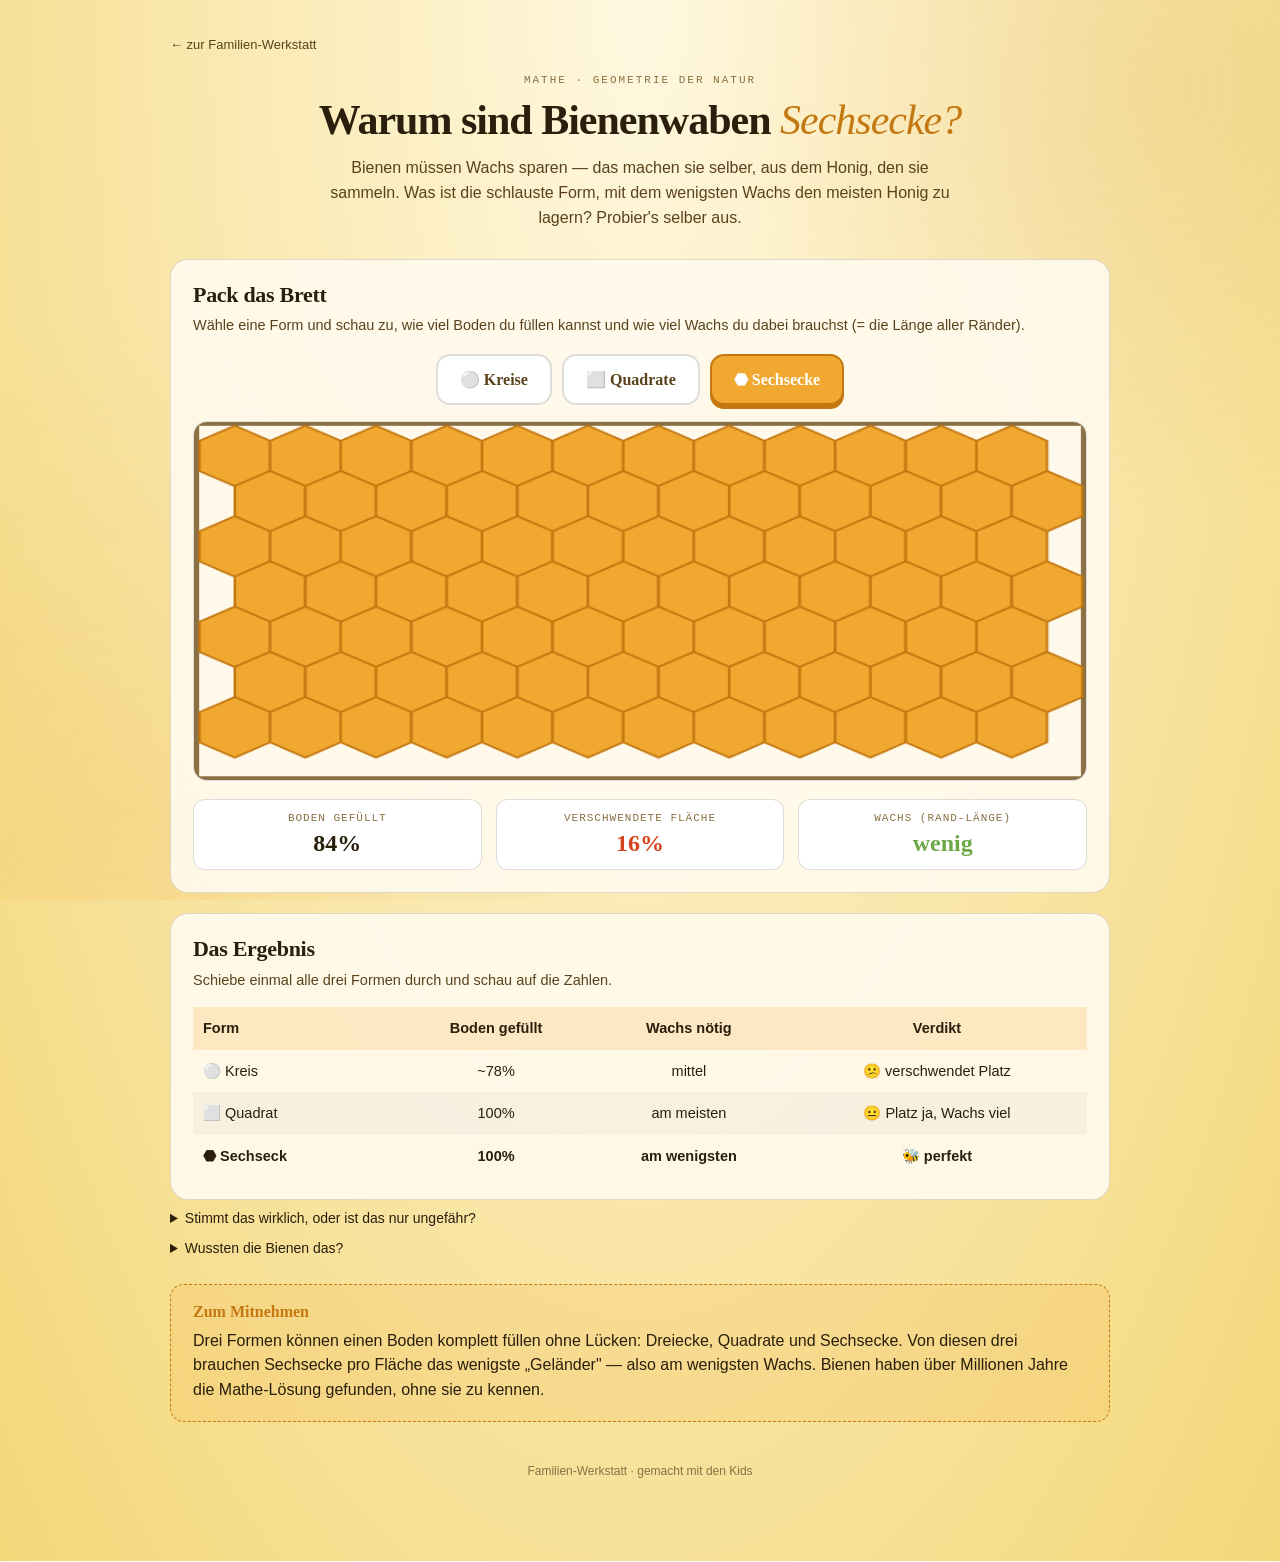
==== bienenwaben/index.html @ c97d338f "feat: 10 new projects across physik, biologie, chemie, mathe, geographie Each project gets its own f" ====
<!doctype html>
<html lang="de">
<head>
<meta charset="utf-8">
<meta name="viewport" content="width=device-width,initial-scale=1">
<title>Warum sind Bienenwaben Sechsecke?</title>
<style>
  :root {
    --bg-1: #fff8e0;
    --bg-2: #f4d779;
    --honey: #f0a830;
    --honey-deep: #c47811;
    --ink: #2a1f0c;
    --ink-2: #5a431c;
    --ink-3: #8a7042;
    --paper: #fffaed;
    --bee-yellow: #f7c728;
    --bee-stripe: #2a1f0c;
    --hair: rgba(42,31,12,0.15);
    --card: rgba(255,250,237,0.92);
    --green: #6da846;
    --red: #d4441c;
  }
  * { box-sizing: border-box; }
  html, body {
    margin: 0; padding: 0;
    background:
      radial-gradient(ellipse at top, var(--bg-1), var(--bg-2));
    color: var(--ink); min-height: 100vh;
    font: 16px/1.55 -apple-system, BlinkMacSystemFont, "Segoe UI", Roboto, Helvetica, sans-serif;
  }
  /* Honey-comb decoration */
  body::before {
    content:""; position: fixed; inset: 0; pointer-events: none; z-index: 0;
    background-image:
      radial-gradient(circle at 10% 90%, rgba(240,168,48,0.15), transparent 35%),
      radial-gradient(circle at 90% 10%, rgba(196,120,17,0.1), transparent 30%);
  }
  main { max-width: 980px; margin: 0 auto; padding: 32px 20px 80px; position: relative; z-index: 1; }
  .back { display: inline-block; color: var(--ink-2); text-decoration: none; font-size: 13px; margin-bottom: 20px; }
  .back:hover { color: var(--ink); }
  header { text-align: center; margin-bottom: 28px; }
  .kicker { font: 11px/1 ui-monospace, monospace; letter-spacing: 2px; text-transform: uppercase; color: var(--ink-3); margin-bottom: 12px; }
  h1 { font: 600 42px/1.05 Georgia, serif; margin: 0; letter-spacing: -1px; }
  h1 em { color: var(--honey-deep); font-style: italic; font-weight: 400; }
  .lede { color: var(--ink-2); max-width: 640px; margin: 14px auto 0; font-size: 16px; }
  section.card { background: var(--card); border: 1px solid var(--hair); border-radius: 18px; padding: 22px; margin-top: 20px; }
  section h2 { font: 600 22px/1.2 Georgia, serif; margin: 0 0 6px; letter-spacing: -0.3px; }
  section p.sub { color: var(--ink-2); margin: 0 0 16px; font-size: 14.5px; }
  .controls { display: flex; flex-wrap: wrap; gap: 10px; align-items: center; margin: 18px 0 16px; justify-content: center; }
  .shape-btn {
    appearance: none; cursor: pointer;
    padding: 14px 22px; border-radius: 14px;
    font: 600 16px Georgia, serif;
    background: white; color: var(--ink-2);
    border: 2px solid var(--hair);
    transition: all 0.15s;
  }
  .shape-btn:hover { border-color: var(--honey); }
  .shape-btn.active {
    background: var(--honey); color: white;
    border-color: var(--honey-deep);
    box-shadow: 0 4px 0 var(--honey-deep);
  }
  canvas { display: block; width: 100%; height: 360px; margin: 0 auto; border-radius: 14px; background: #fff; border: 1px solid var(--hair); }
  .stats { display: grid; grid-template-columns: repeat(3, 1fr); gap: 14px; margin-top: 18px; }
  .stat { background: white; border: 1px solid var(--hair); border-radius: 12px; padding: 12px 14px; text-align: center; }
  .stat .lbl { font: 11px ui-monospace, monospace; letter-spacing: 1px; text-transform: uppercase; color: var(--ink-3); margin-bottom: 6px; }
  .stat .val { font: 600 24px Georgia, serif; color: var(--ink); }
  .stat.good .val { color: var(--green); }
  .stat.bad .val { color: var(--red); }
  .takeaway { margin-top: 24px; padding: 18px 22px; background: rgba(240,168,48,0.15); border: 1px dashed var(--honey-deep); border-radius: 14px; }
  .takeaway h3 { margin: 0 0 8px; font: 600 16px Georgia, serif; color: var(--honey-deep); }
  details { margin-top: 8px; cursor: pointer; color: var(--ink-2); font-size: 14px; }
  details summary { font-weight: 500; color: var(--ink); }
  details p { margin: 8px 0 0; }
  footer { margin-top: 40px; text-align: center; color: var(--ink-3); font-size: 12px; }
  @media (max-width: 600px) { h1 { font-size: 32px; } .stats { grid-template-columns: 1fr; } }
</style>
</head>
<body>
<main>
  <a href="../" class="back">← zur Familien-Werkstatt</a>
  <header>
    <div class="kicker">Mathe · Geometrie der Natur</div>
    <h1>Warum sind Bienenwaben <em>Sechsecke?</em></h1>
    <p class="lede">
      Bienen müssen Wachs sparen — das machen sie selber, aus dem Honig, den sie sammeln. Was ist die schlauste Form, mit dem wenigsten Wachs den meisten Honig zu lagern? Probier's selber aus.
    </p>
  </header>

  <section class="card">
    <h2>Pack das Brett</h2>
    <p class="sub">Wähle eine Form und schau zu, wie viel Boden du füllen kannst und wie viel Wachs du dabei brauchst (= die Länge aller Ränder).</p>

    <div class="controls">
      <button class="shape-btn" data-shape="circle">⚪ Kreise</button>
      <button class="shape-btn" data-shape="square">⬜ Quadrate</button>
      <button class="shape-btn active" data-shape="hex">⬣ Sechsecke</button>
    </div>

    <canvas id="board" width="700" height="380"></canvas>

    <div class="stats">
      <div class="stat" id="statFill">
        <div class="lbl">Boden gefüllt</div>
        <div class="val">—</div>
      </div>
      <div class="stat" id="statWaste">
        <div class="lbl">Verschwendete Fläche</div>
        <div class="val">—</div>
      </div>
      <div class="stat" id="statWax">
        <div class="lbl">Wachs (Rand-Länge)</div>
        <div class="val">—</div>
      </div>
    </div>
  </section>

  <section class="card">
    <h2>Das Ergebnis</h2>
    <p class="sub">Schiebe einmal alle drei Formen durch und schau auf die Zahlen.</p>
    <table style="width:100%; border-collapse:collapse; font-size: 14.5px;">
      <thead style="background: rgba(240,168,48,0.2);">
        <tr><th style="text-align:left; padding: 10px;">Form</th><th>Boden gefüllt</th><th>Wachs nötig</th><th>Verdikt</th></tr>
      </thead>
      <tbody>
        <tr><td style="padding: 10px;">⚪ Kreis</td><td style="text-align:center;">~78%</td><td style="text-align:center;">mittel</td><td style="text-align:center;">😕 verschwendet Platz</td></tr>
        <tr style="background: rgba(0,0,0,0.03);"><td style="padding: 10px;">⬜ Quadrat</td><td style="text-align:center;">100%</td><td style="text-align:center;">am meisten</td><td style="text-align:center;">😐 Platz ja, Wachs viel</td></tr>
        <tr><td style="padding: 10px;"><strong>⬣ Sechseck</strong></td><td style="text-align:center;"><strong>100%</strong></td><td style="text-align:center;"><strong>am wenigsten</strong></td><td style="text-align:center;"><strong>🐝 perfekt</strong></td></tr>
      </tbody>
    </table>
  </section>

  <details>
    <summary>Stimmt das wirklich, oder ist das nur ungefähr?</summary>
    <p>Mathematiker:innen haben das schon vor 2000 Jahren vermutet — bewiesen wurde es aber erst 1999 vom Mathematiker Thomas Hales: das Sechseck ist die Form, die einen Boden komplett füllt und dabei am wenigsten Rand braucht. Heißt das <strong>Honeycomb-Theorem</strong>.</p>
  </details>
  <details>
    <summary>Wussten die Bienen das?</summary>
    <p>Sie wissen es nicht. Sie bauen erst runde Wachs-Töpfchen, drücken sie dann mit den Beinen seitlich, und durch die Hitze von vielen Bienen gleichzeitig „schmelzen" die runden Töpfe ineinander zu Sechsecken — ganz von selbst die effizienteste Form.</p>
  </details>

  <div class="takeaway">
    <h3>Zum Mitnehmen</h3>
    <p style="margin:0;">Drei Formen können einen Boden komplett füllen ohne Lücken: Dreiecke, Quadrate und Sechsecke. Von diesen drei brauchen Sechsecke pro Fläche das wenigste „Geländer" — also am wenigsten Wachs. Bienen haben über Millionen Jahre die Mathe-Lösung gefunden, ohne sie zu kennen.</p>
  </div>

  <footer>Familien-Werkstatt · gemacht mit den Kids</footer>
</main>

<script>
const canvas = document.getElementById('board');
const ctx = canvas.getContext('2d');
const W = canvas.width, H = canvas.height;
const buttons = document.querySelectorAll('.shape-btn');
const fillEl = document.getElementById('statFill');
const wasteEl = document.getElementById('statWaste');
const waxEl = document.getElementById('statWax');

let shape = 'hex';

function drawBoard() {
  ctx.clearRect(0, 0, W, H);
  // Wood-toned background
  ctx.fillStyle = '#fef9eb';
  ctx.fillRect(0, 0, W, H);

  // Frame
  ctx.strokeStyle = '#8a7042';
  ctx.lineWidth = 4;
  ctx.strokeRect(2, 2, W - 4, H - 4);

  let totalFilled = 0, totalWaste = 0, totalEdges = 0;
  const boardArea = W * H;

  if (shape === 'circle') {
    const r = 28;
    const dx = r * 2;
    const dy = r * 2;
    for (let y = r + 4; y < H - r; y += dy) {
      for (let x = r + 4; x < W - r; x += dx) {
        ctx.beginPath();
        ctx.arc(x, y, r, 0, Math.PI * 2);
        ctx.fillStyle = '#f0a830';
        ctx.fill();
        ctx.strokeStyle = '#c47811';
        ctx.lineWidth = 2;
        ctx.stroke();
        totalFilled += Math.PI * r * r;
        totalEdges += 2 * Math.PI * r;
      }
    }
  } else if (shape === 'square') {
    const s = 56;
    for (let y = 4; y < H - s; y += s) {
      for (let x = 4; x < W - s; x += s) {
        ctx.fillStyle = '#f0a830';
        ctx.fillRect(x, y, s, s);
        ctx.strokeStyle = '#c47811';
        ctx.lineWidth = 2;
        ctx.strokeRect(x, y, s, s);
        totalFilled += s * s;
        // Inner walls shared, but for this kid-level metric we count perimeter of each
        totalEdges += 4 * s;
      }
    }
    // de-duplicate shared walls roughly: each interior wall shared by 2 squares
    totalEdges *= 0.55;
  } else if (shape === 'hex') {
    const r = 32; // hex radius (center to vertex)
    const w = r * Math.sqrt(3); // hex flat-to-flat
    const dx = w;
    const dy = r * 1.5;
    for (let row = 0, y = r + 4; y < H - r; y += dy, row++) {
      const off = row % 2 ? w / 2 : 0;
      for (let x = r + off; x < W - w / 2; x += dx) {
        drawHex(x, y, r);
        // Hex area = 3 √3 / 2 × r²
        totalFilled += (3 * Math.sqrt(3) / 2) * r * r;
        totalEdges += 6 * r;
      }
    }
    // shared walls in hex packing
    totalEdges *= 0.6;
  }

  totalWaste = boardArea - totalFilled;

  // Stats
  const pct = Math.min(100, (totalFilled / boardArea * 100));
  fillEl.querySelector('.val').textContent = `${pct.toFixed(0)}%`;
  fillEl.classList.toggle('good', pct >= 95);
  fillEl.classList.toggle('bad', pct < 80);

  const wastePct = Math.max(0, 100 - pct);
  wasteEl.querySelector('.val').textContent = `${wastePct.toFixed(0)}%`;
  wasteEl.classList.toggle('good', wastePct < 5);
  wasteEl.classList.toggle('bad', wastePct > 15);

  // Wax: relative comparison (m of perimeter to fill the same board area)
  // Easier: show as a relative bar
  const waxLabel = shape === 'square' ? 'viel' : shape === 'circle' ? 'mittel' : 'wenig';
  waxEl.querySelector('.val').textContent = waxLabel;
  waxEl.classList.toggle('good', shape === 'hex');
  waxEl.classList.toggle('bad', shape === 'square');
}

function drawHex(cx, cy, r) {
  ctx.beginPath();
  for (let i = 0; i < 6; i++) {
    const a = Math.PI / 3 * i + Math.PI / 6;
    const x = cx + r * Math.cos(a);
    const y = cy + r * Math.sin(a);
    if (i === 0) ctx.moveTo(x, y);
    else ctx.lineTo(x, y);
  }
  ctx.closePath();
  ctx.fillStyle = '#f0a830';
  ctx.fill();
  ctx.strokeStyle = '#c47811';
  ctx.lineWidth = 2;
  ctx.stroke();
}

buttons.forEach(b => b.addEventListener('click', () => {
  buttons.forEach(x => x.classList.remove('active'));
  b.classList.add('active');
  shape = b.dataset.shape;
  drawBoard();
}));

drawBoard();
</script>
</body>
</html>
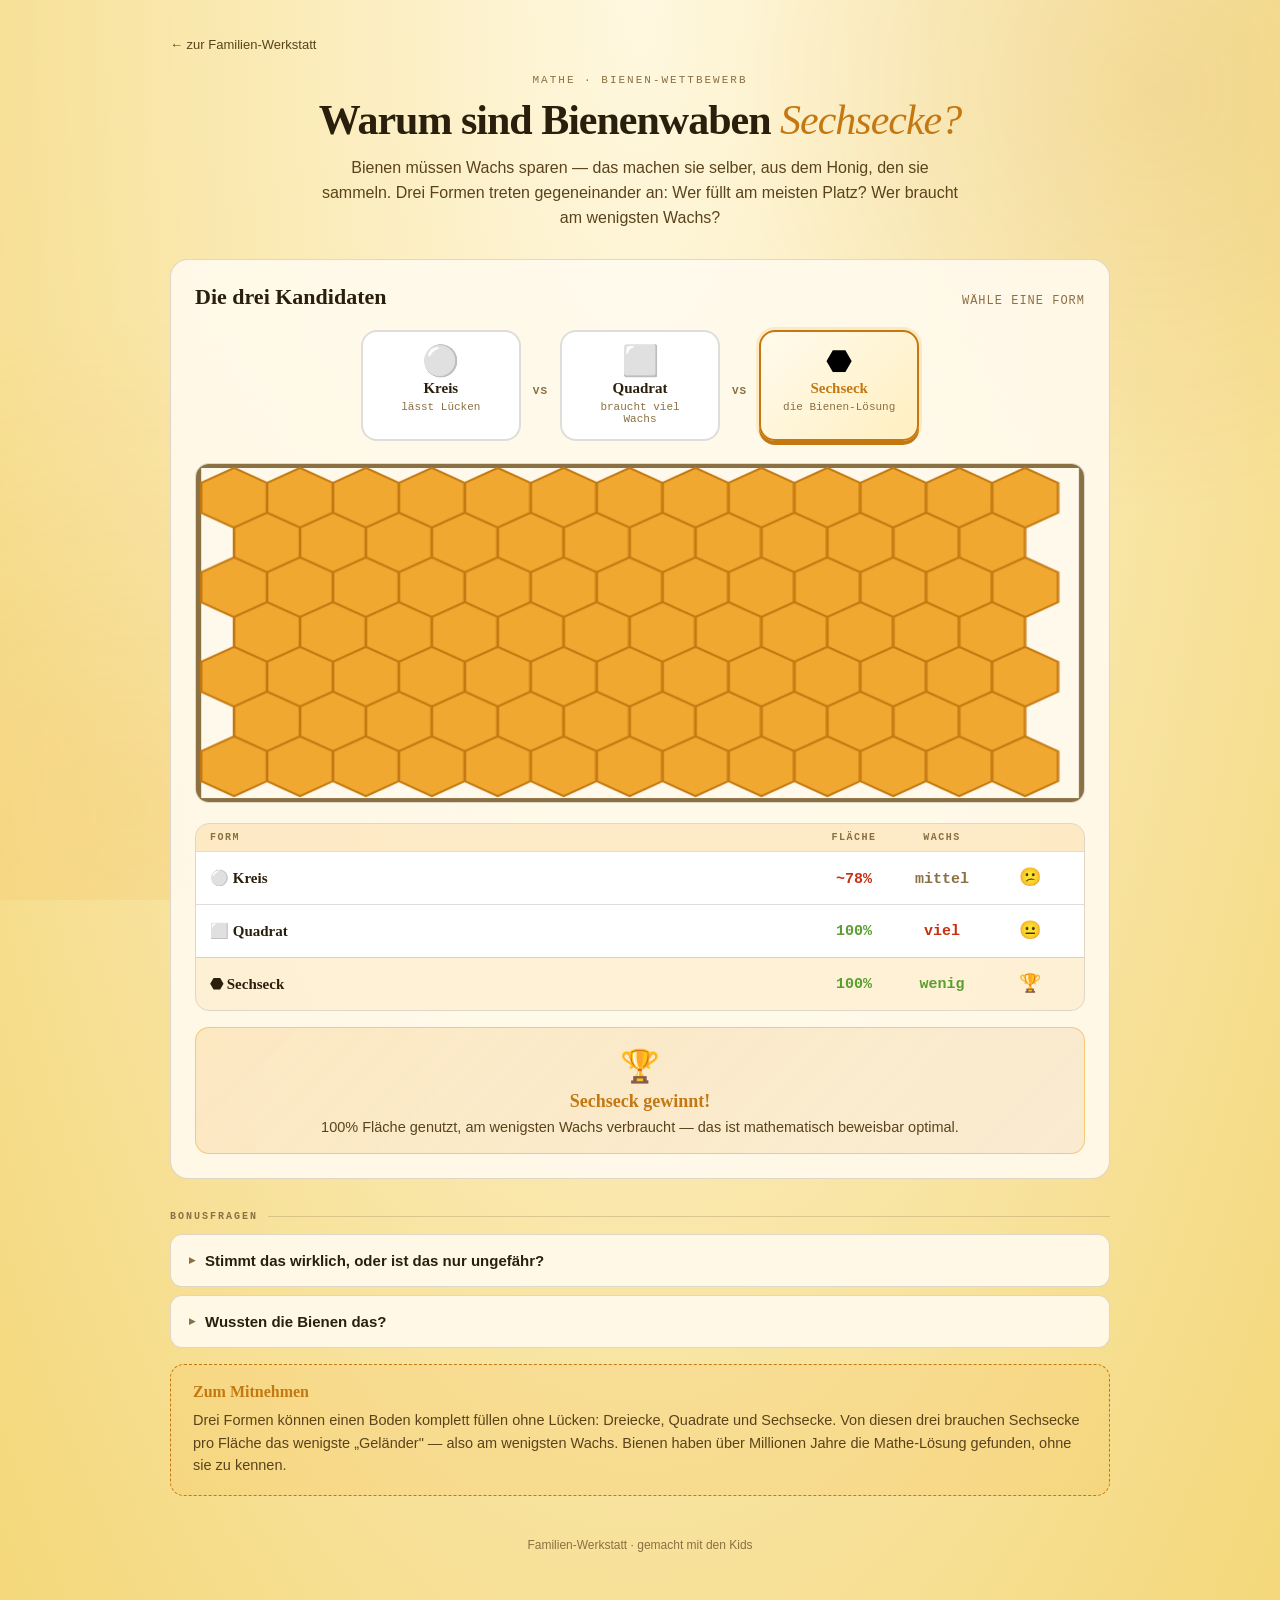
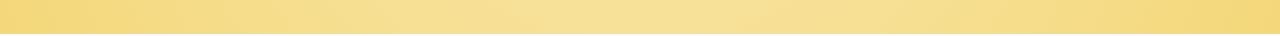
==== commit 89c64f79: "redesign: give each subproject a distinct visual identity - schmetterling: storybook layout — full-b" ====
--- a/bienenwaben/index.html
+++ b/bienenwaben/index.html
@@ -13,137 +13,241 @@
     --ink: #2a1f0c;
     --ink-2: #5a431c;
     --ink-3: #8a7042;
-    --paper: #fffaed;
-    --bee-yellow: #f7c728;
-    --bee-stripe: #2a1f0c;
     --hair: rgba(42,31,12,0.15);
     --card: rgba(255,250,237,0.92);
-    --green: #6da846;
-    --red: #d4441c;
+    --green: #5a9e30;
+    --red: #c43010;
   }
   * { box-sizing: border-box; }
   html, body {
     margin: 0; padding: 0;
-    background:
-      radial-gradient(ellipse at top, var(--bg-1), var(--bg-2));
+    background: radial-gradient(ellipse at top, var(--bg-1), var(--bg-2));
     color: var(--ink); min-height: 100vh;
     font: 16px/1.55 -apple-system, BlinkMacSystemFont, "Segoe UI", Roboto, Helvetica, sans-serif;
   }
-  /* Honey-comb decoration */
   body::before {
-    content:""; position: fixed; inset: 0; pointer-events: none; z-index: 0;
-    background-image:
+    content:""; position: fixed; inset: 0; pointer-events: none;
+    background:
       radial-gradient(circle at 10% 90%, rgba(240,168,48,0.15), transparent 35%),
       radial-gradient(circle at 90% 10%, rgba(196,120,17,0.1), transparent 30%);
   }
   main { max-width: 980px; margin: 0 auto; padding: 32px 20px 80px; position: relative; z-index: 1; }
   .back { display: inline-block; color: var(--ink-2); text-decoration: none; font-size: 13px; margin-bottom: 20px; }
   .back:hover { color: var(--ink); }
+
+  /* ── Header ── */
   header { text-align: center; margin-bottom: 28px; }
   .kicker { font: 11px/1 ui-monospace, monospace; letter-spacing: 2px; text-transform: uppercase; color: var(--ink-3); margin-bottom: 12px; }
   h1 { font: 600 42px/1.05 Georgia, serif; margin: 0; letter-spacing: -1px; }
   h1 em { color: var(--honey-deep); font-style: italic; font-weight: 400; }
   .lede { color: var(--ink-2); max-width: 640px; margin: 14px auto 0; font-size: 16px; }
-  section.card { background: var(--card); border: 1px solid var(--hair); border-radius: 18px; padding: 22px; margin-top: 20px; }
-  section h2 { font: 600 22px/1.2 Georgia, serif; margin: 0 0 6px; letter-spacing: -0.3px; }
-  section p.sub { color: var(--ink-2); margin: 0 0 16px; font-size: 14.5px; }
-  .controls { display: flex; flex-wrap: wrap; gap: 10px; align-items: center; margin: 18px 0 16px; justify-content: center; }
-  .shape-btn {
+
+  /* ── Arena ── */
+  .arena {
+    background: var(--card); border: 1px solid var(--hair);
+    border-radius: 18px; padding: 24px; margin-top: 20px;
+  }
+  .arena-header {
+    display: flex; align-items: baseline; justify-content: space-between;
+    margin-bottom: 20px; flex-wrap: wrap; gap: 8px;
+  }
+  .arena-header h2 { font: 600 22px/1.2 Georgia, serif; margin: 0; }
+  .arena-sub { color: var(--ink-3); font: 12px ui-monospace, monospace; letter-spacing: 1px; text-transform: uppercase; }
+
+  /* Candidate cards */
+  .candidates { display: flex; gap: 12px; margin-bottom: 22px; justify-content: center; flex-wrap: wrap; }
+  .cand {
     appearance: none; cursor: pointer;
-    padding: 14px 22px; border-radius: 14px;
-    font: 600 16px Georgia, serif;
-    background: white; color: var(--ink-2);
-    border: 2px solid var(--hair);
-    transition: all 0.15s;
-  }
-  .shape-btn:hover { border-color: var(--honey); }
-  .shape-btn.active {
-    background: var(--honey); color: white;
+    border: 2px solid var(--hair); border-radius: 16px;
+    background: white; padding: 14px 20px;
+    display: flex; flex-direction: column; align-items: center; gap: 4px;
+    transition: all 0.15s; flex: 1; min-width: 110px; max-width: 160px;
+  }
+  .cand:hover { border-color: var(--honey); background: rgba(255,250,237,0.9); }
+  .cand.active {
     border-color: var(--honey-deep);
-    box-shadow: 0 4px 0 var(--honey-deep);
-  }
-  canvas { display: block; width: 100%; height: 360px; margin: 0 auto; border-radius: 14px; background: #fff; border: 1px solid var(--hair); }
-  .stats { display: grid; grid-template-columns: repeat(3, 1fr); gap: 14px; margin-top: 18px; }
-  .stat { background: white; border: 1px solid var(--hair); border-radius: 12px; padding: 12px 14px; text-align: center; }
-  .stat .lbl { font: 11px ui-monospace, monospace; letter-spacing: 1px; text-transform: uppercase; color: var(--ink-3); margin-bottom: 6px; }
-  .stat .val { font: 600 24px Georgia, serif; color: var(--ink); }
-  .stat.good .val { color: var(--green); }
-  .stat.bad .val { color: var(--red); }
-  .takeaway { margin-top: 24px; padding: 18px 22px; background: rgba(240,168,48,0.15); border: 1px dashed var(--honey-deep); border-radius: 14px; }
+    background: linear-gradient(135deg, #fffaed, #fff0c0);
+    box-shadow: 0 4px 0 var(--honey-deep), 0 0 0 3px rgba(240,168,48,0.2);
+  }
+  .cand-icon { font-size: 30px; line-height: 1; }
+  .cand-name { font: 700 15px Georgia, serif; color: var(--ink); }
+  .cand-claim { font: 11px ui-monospace, monospace; color: var(--ink-3); text-align: center; }
+  .cand.active .cand-name { color: var(--honey-deep); }
+
+  /* VS dividers */
+  .vs {
+    display: flex; align-items: center; color: var(--ink-3);
+    font: 700 11px ui-monospace, monospace; letter-spacing: 1px;
+    flex-shrink: 0; padding-top: 10px;
+  }
+
+  /* Canvas */
+  canvas {
+    display: block; width: 100%; height: 340px; border-radius: 14px;
+    background: #fef9eb; border: 1px solid var(--hair);
+  }
+
+  /* ── Scoreboard ── */
+  .scoreboard { margin-top: 20px; border-radius: 14px; overflow: hidden; border: 1px solid var(--hair); }
+  .score-head {
+    display: grid; grid-template-columns: 1fr 80px 80px 80px;
+    padding: 8px 14px; background: rgba(240,168,48,0.18);
+    font: 700 10px ui-monospace, monospace; letter-spacing: 1.5px; text-transform: uppercase;
+    color: var(--ink-3); gap: 8px;
+  }
+  .score-head span:not(:first-child) { text-align: center; }
+  .score-row {
+    display: grid; grid-template-columns: 1fr 80px 80px 80px;
+    padding: 12px 14px; border-top: 1px solid var(--hair);
+    align-items: center; gap: 8px; transition: background 0.2s;
+    background: white;
+  }
+  .score-row.current { background: rgba(240,168,48,0.1); }
+  .score-shape { font: 600 15px Georgia, serif; color: var(--ink); }
+  .score-cell { text-align: center; }
+  .score-val { font: 600 15px ui-monospace, monospace; }
+  .score-val.good { color: var(--green); }
+  .score-val.bad { color: var(--red); }
+  .score-val.mid { color: var(--ink-3); }
+  .verdict { text-align: center; font-size: 18px; }
+
+  /* Winner banner */
+  .winner-banner {
+    display: none; margin-top: 16px;
+    padding: 14px 20px; border-radius: 14px;
+    background: linear-gradient(135deg, rgba(240,168,48,0.2), rgba(196,120,17,0.1));
+    border: 1px solid rgba(240,168,48,0.5);
+    text-align: center;
+  }
+  .winner-banner.show { display: block; }
+  .winner-banner p { margin: 4px 0 0; color: var(--ink-2); font-size: 14.5px; }
+  .winner-trophy { font-size: 32px; }
+  .winner-title { font: 700 18px Georgia, serif; color: var(--honey-deep); }
+
+  /* ── Q&A ── */
+  .qa-section { margin-top: 32px; }
+  .section-label {
+    font: 700 10px ui-monospace, monospace; letter-spacing: 2px; text-transform: uppercase;
+    color: var(--ink-3); margin-bottom: 12px; display: flex; align-items: center; gap: 10px;
+  }
+  .section-label::after { content: ""; flex: 1; height: 1px; background: var(--hair); }
+  details {
+    background: var(--card); border: 1px solid var(--hair);
+    border-radius: 12px; padding: 14px 18px; margin-bottom: 8px;
+  }
+  details summary {
+    font-weight: 600; color: var(--ink); cursor: pointer; font-size: 15px;
+    list-style: none; display: flex; align-items: center; gap: 10px;
+  }
+  details summary::before { content: "▸"; color: var(--ink-3); font-size: 12px; }
+  details[open] summary::before { content: "▾"; color: var(--honey-deep); }
+  details[open] summary { color: var(--honey-deep); }
+  details p { margin: 10px 0 0; color: var(--ink-2); font-size: 14.5px; padding-left: 20px; }
+
+  /* ── Takeaway ── */
+  .takeaway {
+    margin-top: 16px; padding: 18px 22px;
+    background: rgba(240,168,48,0.12); border: 1px dashed var(--honey-deep); border-radius: 14px;
+  }
   .takeaway h3 { margin: 0 0 8px; font: 600 16px Georgia, serif; color: var(--honey-deep); }
-  details { margin-top: 8px; cursor: pointer; color: var(--ink-2); font-size: 14px; }
-  details summary { font-weight: 500; color: var(--ink); }
-  details p { margin: 8px 0 0; }
+  .takeaway p { margin: 0; color: var(--ink-2); font-size: 14.5px; }
+
   footer { margin-top: 40px; text-align: center; color: var(--ink-3); font-size: 12px; }
-  @media (max-width: 600px) { h1 { font-size: 32px; } .stats { grid-template-columns: 1fr; } }
+  @media (max-width: 600px) {
+    h1 { font-size: 32px; }
+    .score-head, .score-row { grid-template-columns: 1fr 60px 60px 40px; font-size: 12px; padding: 10px; }
+  }
 </style>
 </head>
 <body>
 <main>
   <a href="../" class="back">← zur Familien-Werkstatt</a>
+
   <header>
-    <div class="kicker">Mathe · Geometrie der Natur</div>
+    <div class="kicker">Mathe · Bienen-Wettbewerb</div>
     <h1>Warum sind Bienenwaben <em>Sechsecke?</em></h1>
     <p class="lede">
-      Bienen müssen Wachs sparen — das machen sie selber, aus dem Honig, den sie sammeln. Was ist die schlauste Form, mit dem wenigsten Wachs den meisten Honig zu lagern? Probier's selber aus.
+      Bienen müssen Wachs sparen — das machen sie selber, aus dem Honig, den sie sammeln. Drei Formen treten gegeneinander an: Wer füllt am meisten Platz? Wer braucht am wenigsten Wachs?
     </p>
   </header>
 
-  <section class="card">
-    <h2>Pack das Brett</h2>
-    <p class="sub">Wähle eine Form und schau zu, wie viel Boden du füllen kannst und wie viel Wachs du dabei brauchst (= die Länge aller Ränder).</p>
-
-    <div class="controls">
-      <button class="shape-btn" data-shape="circle">⚪ Kreise</button>
-      <button class="shape-btn" data-shape="square">⬜ Quadrate</button>
-      <button class="shape-btn active" data-shape="hex">⬣ Sechsecke</button>
+  <div class="arena">
+    <div class="arena-header">
+      <h2>Die drei Kandidaten</h2>
+      <span class="arena-sub">Wähle eine Form</span>
     </div>
 
-    <canvas id="board" width="700" height="380"></canvas>
-
-    <div class="stats">
-      <div class="stat" id="statFill">
-        <div class="lbl">Boden gefüllt</div>
-        <div class="val">—</div>
+    <div class="candidates">
+      <button class="cand" data-shape="circle">
+        <span class="cand-icon">⚪</span>
+        <span class="cand-name">Kreis</span>
+        <span class="cand-claim">lässt Lücken</span>
+      </button>
+      <span class="vs">VS</span>
+      <button class="cand" data-shape="square">
+        <span class="cand-icon">⬜</span>
+        <span class="cand-name">Quadrat</span>
+        <span class="cand-claim">braucht viel Wachs</span>
+      </button>
+      <span class="vs">VS</span>
+      <button class="cand active" data-shape="hex">
+        <span class="cand-icon">⬣</span>
+        <span class="cand-name">Sechseck</span>
+        <span class="cand-claim">die Bienen-Lösung</span>
+      </button>
+    </div>
+
+    <canvas id="board" width="700" height="340"></canvas>
+
+    <div class="scoreboard">
+      <div class="score-head">
+        <span>Form</span>
+        <span>Fläche</span>
+        <span>Wachs</span>
+        <span></span>
       </div>
-      <div class="stat" id="statWaste">
-        <div class="lbl">Verschwendete Fläche</div>
-        <div class="val">—</div>
+      <div class="score-row" id="rowCircle">
+        <span class="score-shape">⚪ Kreis</span>
+        <div class="score-cell"><span class="score-val bad">~78%</span></div>
+        <div class="score-cell"><span class="score-val mid">mittel</span></div>
+        <div class="verdict">😕</div>
       </div>
-      <div class="stat" id="statWax">
-        <div class="lbl">Wachs (Rand-Länge)</div>
-        <div class="val">—</div>
+      <div class="score-row" id="rowSquare">
+        <span class="score-shape">⬜ Quadrat</span>
+        <div class="score-cell"><span class="score-val good">100%</span></div>
+        <div class="score-cell"><span class="score-val bad">viel</span></div>
+        <div class="verdict">😐</div>
+      </div>
+      <div class="score-row current" id="rowHex">
+        <span class="score-shape">⬣ Sechseck</span>
+        <div class="score-cell"><span class="score-val good">100%</span></div>
+        <div class="score-cell"><span class="score-val good">wenig</span></div>
+        <div class="verdict">🏆</div>
       </div>
     </div>
-  </section>
-
-  <section class="card">
-    <h2>Das Ergebnis</h2>
-    <p class="sub">Schiebe einmal alle drei Formen durch und schau auf die Zahlen.</p>
-    <table style="width:100%; border-collapse:collapse; font-size: 14.5px;">
-      <thead style="background: rgba(240,168,48,0.2);">
-        <tr><th style="text-align:left; padding: 10px;">Form</th><th>Boden gefüllt</th><th>Wachs nötig</th><th>Verdikt</th></tr>
-      </thead>
-      <tbody>
-        <tr><td style="padding: 10px;">⚪ Kreis</td><td style="text-align:center;">~78%</td><td style="text-align:center;">mittel</td><td style="text-align:center;">😕 verschwendet Platz</td></tr>
-        <tr style="background: rgba(0,0,0,0.03);"><td style="padding: 10px;">⬜ Quadrat</td><td style="text-align:center;">100%</td><td style="text-align:center;">am meisten</td><td style="text-align:center;">😐 Platz ja, Wachs viel</td></tr>
-        <tr><td style="padding: 10px;"><strong>⬣ Sechseck</strong></td><td style="text-align:center;"><strong>100%</strong></td><td style="text-align:center;"><strong>am wenigsten</strong></td><td style="text-align:center;"><strong>🐝 perfekt</strong></td></tr>
-      </tbody>
-    </table>
-  </section>
-
-  <details>
-    <summary>Stimmt das wirklich, oder ist das nur ungefähr?</summary>
-    <p>Mathematiker:innen haben das schon vor 2000 Jahren vermutet — bewiesen wurde es aber erst 1999 vom Mathematiker Thomas Hales: das Sechseck ist die Form, die einen Boden komplett füllt und dabei am wenigsten Rand braucht. Heißt das <strong>Honeycomb-Theorem</strong>.</p>
-  </details>
-  <details>
-    <summary>Wussten die Bienen das?</summary>
-    <p>Sie wissen es nicht. Sie bauen erst runde Wachs-Töpfchen, drücken sie dann mit den Beinen seitlich, und durch die Hitze von vielen Bienen gleichzeitig „schmelzen" die runden Töpfe ineinander zu Sechsecken — ganz von selbst die effizienteste Form.</p>
-  </details>
+
+    <div class="winner-banner show" id="winnerBanner">
+      <div class="winner-trophy">🏆</div>
+      <div class="winner-title">Sechseck gewinnt!</div>
+      <p>100% Fläche genutzt, am wenigsten Wachs verbraucht — das ist mathematisch beweisbar optimal.</p>
+    </div>
+  </div>
+
+  <div class="qa-section">
+    <div class="section-label">Bonusfragen</div>
+    <details>
+      <summary>Stimmt das wirklich, oder ist das nur ungefähr?</summary>
+      <p>Mathematiker:innen haben das schon vor 2000 Jahren vermutet — bewiesen wurde es aber erst 1999 vom Mathematiker Thomas Hales: das Sechseck ist die Form, die einen Boden komplett füllt und dabei am wenigsten Rand braucht. Das heißt <strong>Honeycomb-Theorem</strong>.</p>
+    </details>
+    <details>
+      <summary>Wussten die Bienen das?</summary>
+      <p>Sie wissen es nicht. Sie bauen erst runde Wachs-Töpfchen, drücken sie dann mit den Beinen seitlich, und durch die Hitze von vielen Bienen gleichzeitig „schmelzen" die runden Töpfe ineinander zu Sechsecken — ganz von selbst die effizienteste Form.</p>
+    </details>
+  </div>
 
   <div class="takeaway">
     <h3>Zum Mitnehmen</h3>
-    <p style="margin:0;">Drei Formen können einen Boden komplett füllen ohne Lücken: Dreiecke, Quadrate und Sechsecke. Von diesen drei brauchen Sechsecke pro Fläche das wenigste „Geländer" — also am wenigsten Wachs. Bienen haben über Millionen Jahre die Mathe-Lösung gefunden, ohne sie zu kennen.</p>
+    <p>Drei Formen können einen Boden komplett füllen ohne Lücken: Dreiecke, Quadrate und Sechsecke. Von diesen drei brauchen Sechsecke pro Fläche das wenigste „Geländer" — also am wenigsten Wachs. Bienen haben über Millionen Jahre die Mathe-Lösung gefunden, ohne sie zu kennen.</p>
   </div>
 
   <footer>Familien-Werkstatt · gemacht mit den Kids</footer>
@@ -153,114 +257,61 @@
 const canvas = document.getElementById('board');
 const ctx = canvas.getContext('2d');
 const W = canvas.width, H = canvas.height;
-const buttons = document.querySelectorAll('.shape-btn');
-const fillEl = document.getElementById('statFill');
-const wasteEl = document.getElementById('statWaste');
-const waxEl = document.getElementById('statWax');
+const buttons = document.querySelectorAll('.cand');
+const winnerBanner = document.getElementById('winnerBanner');
+const rows = { circle: 'rowCircle', square: 'rowSquare', hex: 'rowHex' };
 
 let shape = 'hex';
 
 function drawBoard() {
   ctx.clearRect(0, 0, W, H);
-  // Wood-toned background
   ctx.fillStyle = '#fef9eb';
   ctx.fillRect(0, 0, W, H);
-
-  // Frame
   ctx.strokeStyle = '#8a7042';
   ctx.lineWidth = 4;
   ctx.strokeRect(2, 2, W - 4, H - 4);
 
-  let totalFilled = 0, totalWaste = 0, totalEdges = 0;
-  const boardArea = W * H;
-
   if (shape === 'circle') {
-    const r = 28;
-    const dx = r * 2;
-    const dy = r * 2;
-    for (let y = r + 4; y < H - r; y += dy) {
+    const r = 28, dx = r * 2, dy = r * 2;
+    for (let y = r + 4; y < H - r; y += dy)
       for (let x = r + 4; x < W - r; x += dx) {
-        ctx.beginPath();
-        ctx.arc(x, y, r, 0, Math.PI * 2);
-        ctx.fillStyle = '#f0a830';
-        ctx.fill();
-        ctx.strokeStyle = '#c47811';
-        ctx.lineWidth = 2;
-        ctx.stroke();
-        totalFilled += Math.PI * r * r;
-        totalEdges += 2 * Math.PI * r;
+        ctx.beginPath(); ctx.arc(x, y, r, 0, Math.PI * 2);
+        ctx.fillStyle = '#f0a830'; ctx.fill();
+        ctx.strokeStyle = '#c47811'; ctx.lineWidth = 2; ctx.stroke();
       }
-    }
   } else if (shape === 'square') {
     const s = 56;
-    for (let y = 4; y < H - s; y += s) {
+    for (let y = 4; y < H - s; y += s)
       for (let x = 4; x < W - s; x += s) {
-        ctx.fillStyle = '#f0a830';
-        ctx.fillRect(x, y, s, s);
-        ctx.strokeStyle = '#c47811';
-        ctx.lineWidth = 2;
-        ctx.strokeRect(x, y, s, s);
-        totalFilled += s * s;
-        // Inner walls shared, but for this kid-level metric we count perimeter of each
-        totalEdges += 4 * s;
+        ctx.fillStyle = '#f0a830'; ctx.fillRect(x, y, s, s);
+        ctx.strokeStyle = '#c47811'; ctx.lineWidth = 2; ctx.strokeRect(x, y, s, s);
       }
-    }
-    // de-duplicate shared walls roughly: each interior wall shared by 2 squares
-    totalEdges *= 0.55;
-  } else if (shape === 'hex') {
-    const r = 32; // hex radius (center to vertex)
-    const w = r * Math.sqrt(3); // hex flat-to-flat
-    const dx = w;
-    const dy = r * 1.5;
+  } else {
+    const r = 30, w = r * Math.sqrt(3), dy = r * 1.5;
     for (let row = 0, y = r + 4; y < H - r; y += dy, row++) {
       const off = row % 2 ? w / 2 : 0;
-      for (let x = r + off; x < W - w / 2; x += dx) {
-        drawHex(x, y, r);
-        // Hex area = 3 √3 / 2 × r²
-        totalFilled += (3 * Math.sqrt(3) / 2) * r * r;
-        totalEdges += 6 * r;
-      }
+      for (let x = r + off; x < W - w / 2; x += w) drawHex(x, y, r);
     }
-    // shared walls in hex packing
-    totalEdges *= 0.6;
-  }
-
-  totalWaste = boardArea - totalFilled;
-
-  // Stats
-  const pct = Math.min(100, (totalFilled / boardArea * 100));
-  fillEl.querySelector('.val').textContent = `${pct.toFixed(0)}%`;
-  fillEl.classList.toggle('good', pct >= 95);
-  fillEl.classList.toggle('bad', pct < 80);
-
-  const wastePct = Math.max(0, 100 - pct);
-  wasteEl.querySelector('.val').textContent = `${wastePct.toFixed(0)}%`;
-  wasteEl.classList.toggle('good', wastePct < 5);
-  wasteEl.classList.toggle('bad', wastePct > 15);
-
-  // Wax: relative comparison (m of perimeter to fill the same board area)
-  // Easier: show as a relative bar
-  const waxLabel = shape === 'square' ? 'viel' : shape === 'circle' ? 'mittel' : 'wenig';
-  waxEl.querySelector('.val').textContent = waxLabel;
-  waxEl.classList.toggle('good', shape === 'hex');
-  waxEl.classList.toggle('bad', shape === 'square');
+  }
 }
 
 function drawHex(cx, cy, r) {
   ctx.beginPath();
   for (let i = 0; i < 6; i++) {
     const a = Math.PI / 3 * i + Math.PI / 6;
-    const x = cx + r * Math.cos(a);
-    const y = cy + r * Math.sin(a);
-    if (i === 0) ctx.moveTo(x, y);
-    else ctx.lineTo(x, y);
+    const x = cx + r * Math.cos(a), y = cy + r * Math.sin(a);
+    if (i === 0) ctx.moveTo(x, y); else ctx.lineTo(x, y);
   }
   ctx.closePath();
-  ctx.fillStyle = '#f0a830';
-  ctx.fill();
-  ctx.strokeStyle = '#c47811';
-  ctx.lineWidth = 2;
-  ctx.stroke();
+  ctx.fillStyle = '#f0a830'; ctx.fill();
+  ctx.strokeStyle = '#c47811'; ctx.lineWidth = 2; ctx.stroke();
+}
+
+function updateScoreboard() {
+  document.querySelectorAll('.score-row').forEach(r => r.classList.remove('current'));
+  const activeRow = document.getElementById(rows[shape]);
+  if (activeRow) activeRow.classList.add('current');
+  winnerBanner.classList.toggle('show', shape === 'hex');
 }
 
 buttons.forEach(b => b.addEventListener('click', () => {
@@ -268,9 +319,11 @@
   b.classList.add('active');
   shape = b.dataset.shape;
   drawBoard();
+  updateScoreboard();
 }));
 
 drawBoard();
+updateScoreboard();
 </script>
 </body>
 </html>
